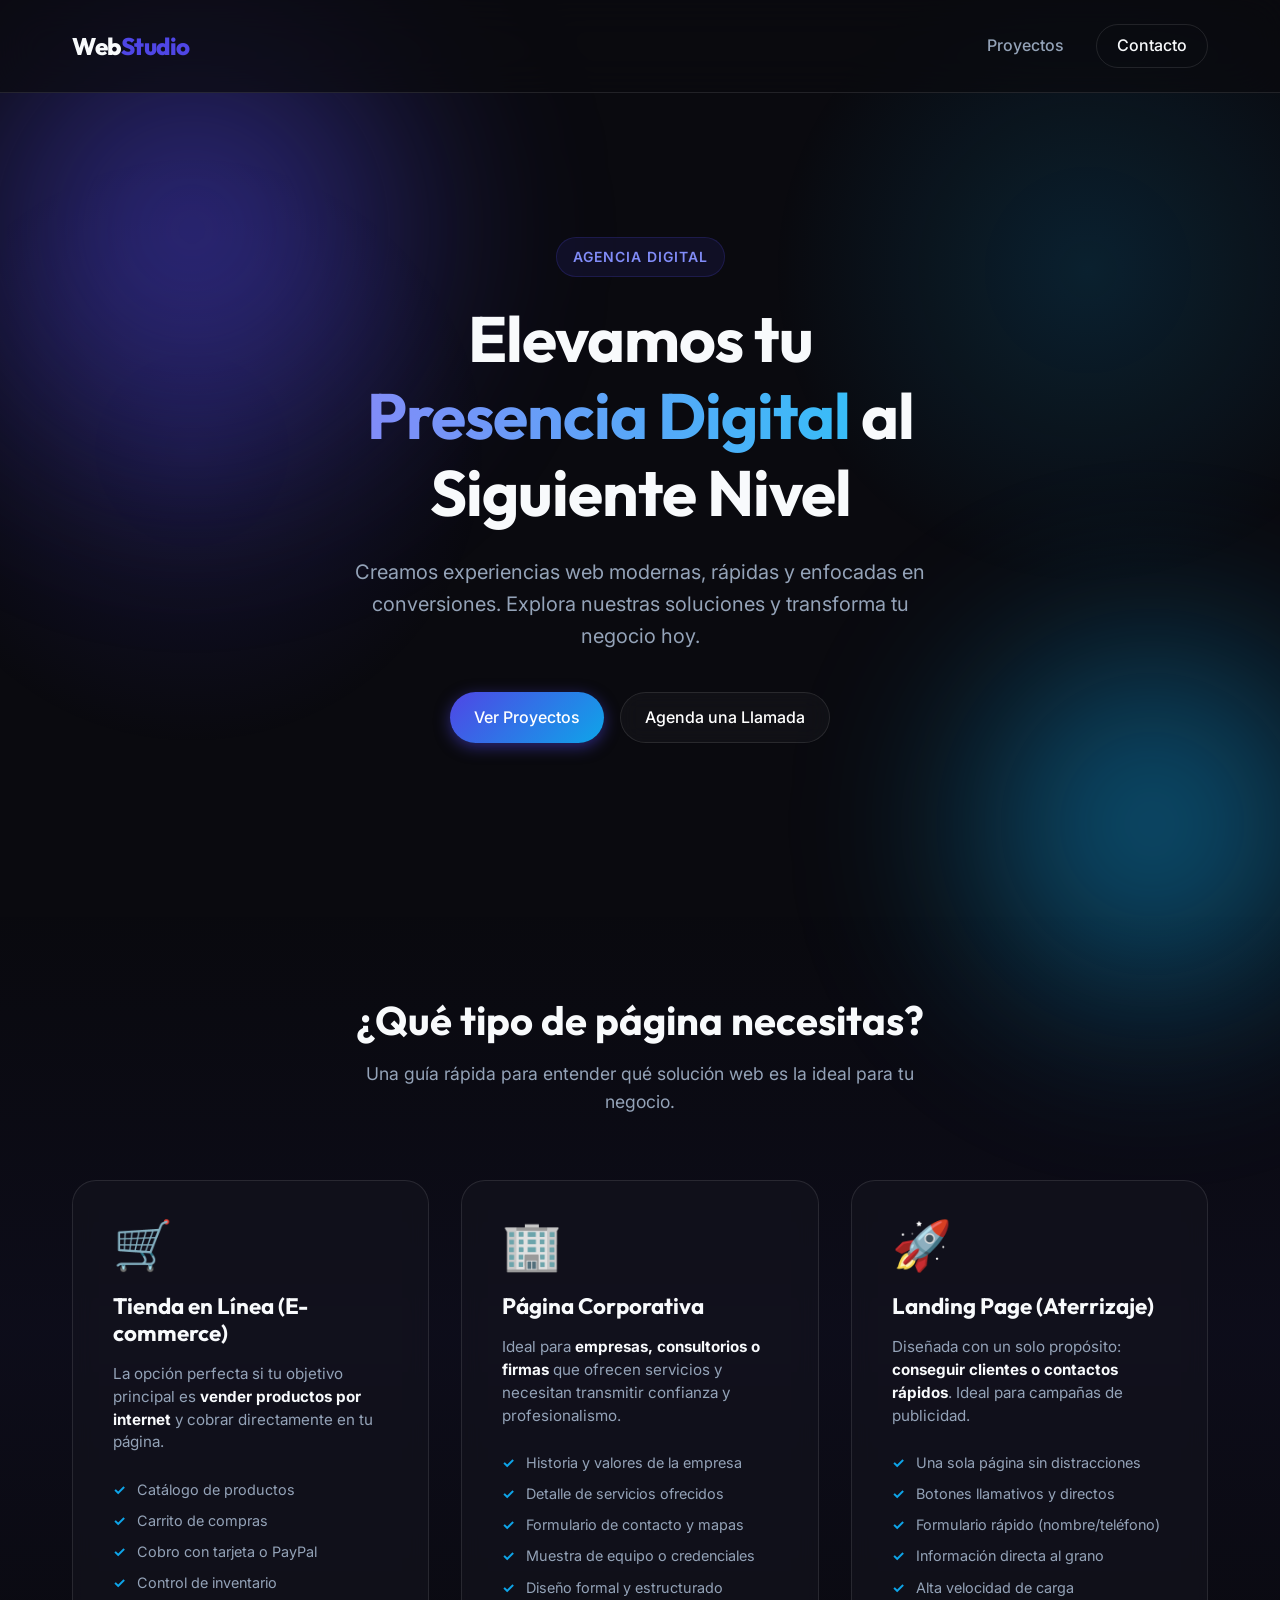
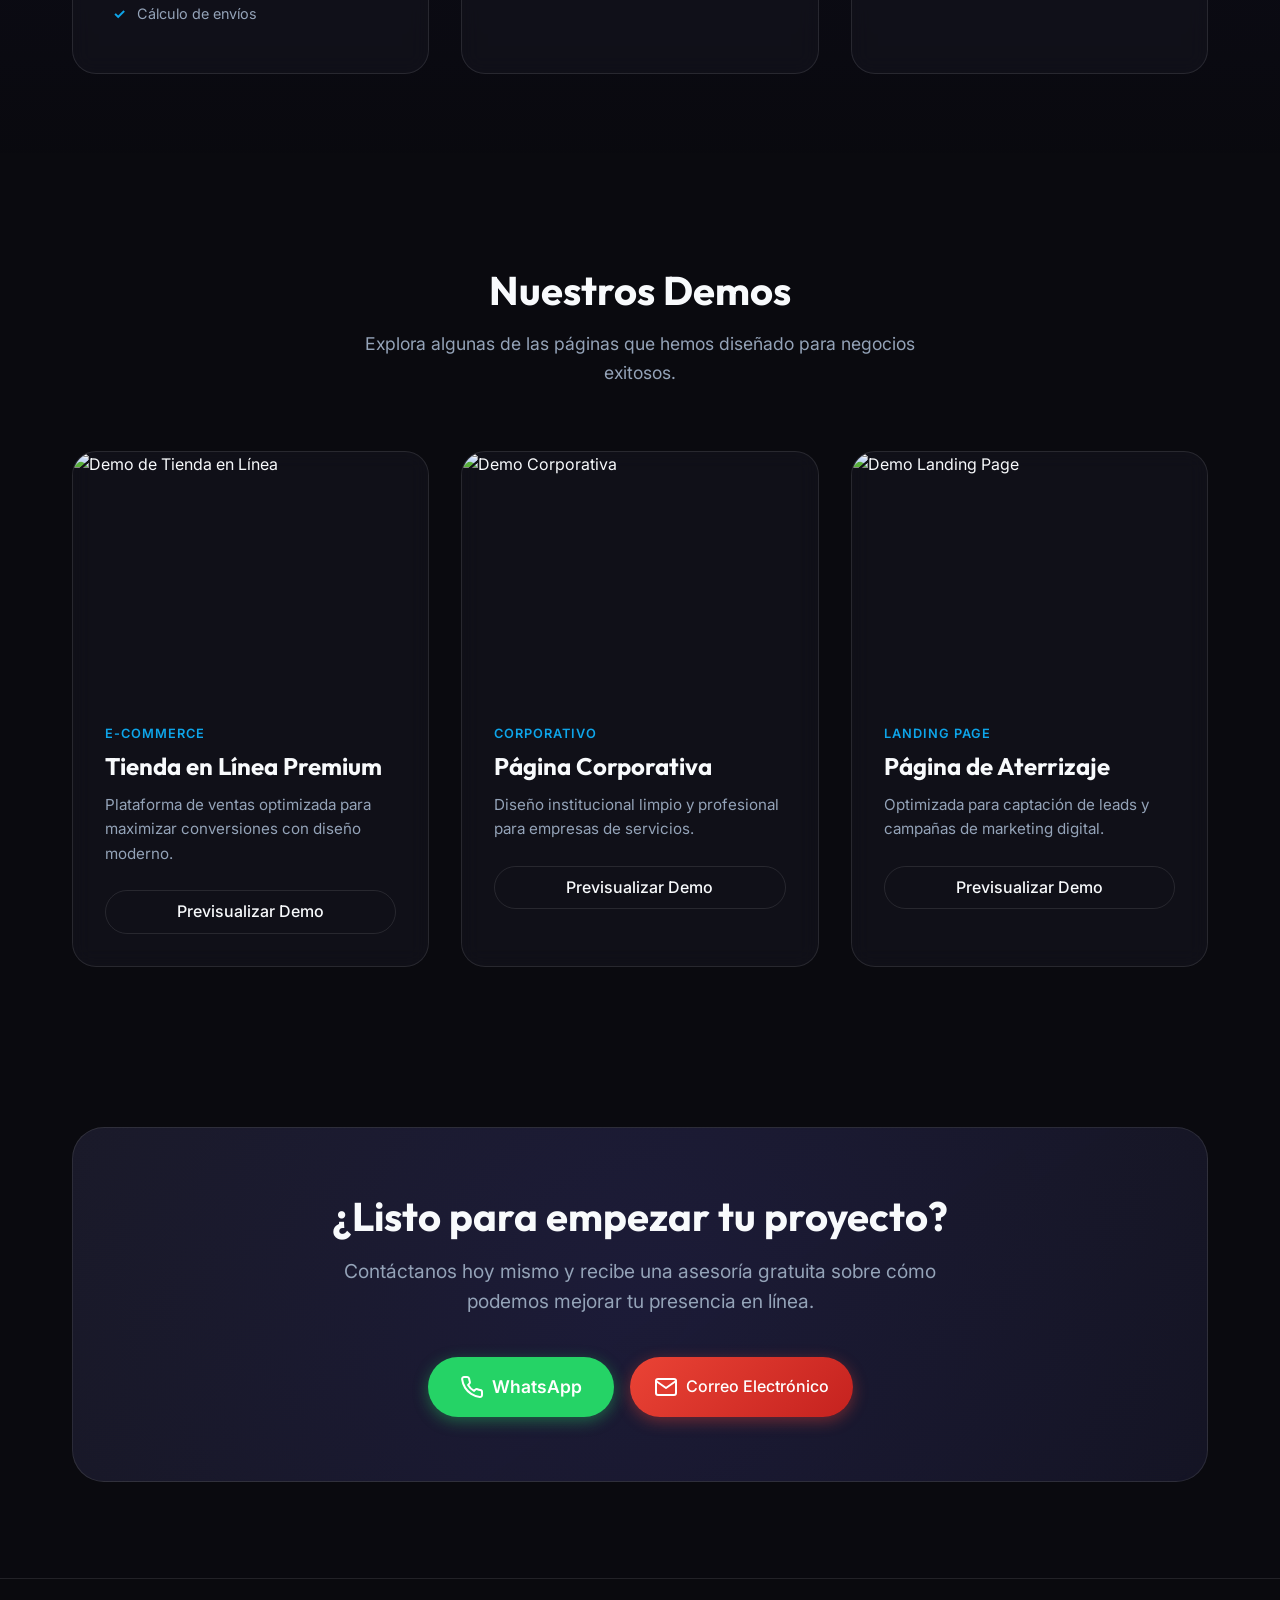
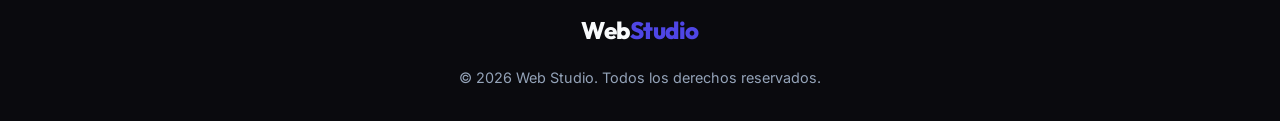
==== muestraventas/index.html @ ca928bda "feat: agregar portafolio de demos y guías de servicio" ====
<!DOCTYPE html>
<html lang="es">
<head>
    <meta charset="UTF-8">
    <meta name="viewport" content="width=device-width, initial-scale=1.0">
    <title>Portafolio de Soluciones Web Profesionales</title>
    <meta name="description" content="Explora nuestras demos y descubre cómo podemos elevar tu presencia digital al siguiente nivel.">
    <link rel="preconnect" href="https://fonts.googleapis.com">
    <link rel="preconnect" href="https://fonts.gstatic.com" crossorigin>
    <link href="https://fonts.googleapis.com/css2?family=Outfit:wght@300;400;600;800&family=Inter:wght@300;400;500&display=swap" rel="stylesheet">
    <link rel="stylesheet" href="style.css">
</head>
<body>
    <!-- Partículas de fondo animadas (opcional, solo CSS puro) -->
    <div class="bg-gradient"></div>
    <div class="blob blob-1"></div>
    <div class="blob blob-2"></div>

    <nav class="navbar">
        <div class="container nav-content">
            <a href="#" class="logo">Web<span>Studio</span></a>
            <ul class="nav-links">
                <li><a href="#demos">Proyectos</a></li>
                <li><a href="#contacto" class="btn btn-outline">Contacto</a></li>
            </ul>
        </div>
    </nav>

    <header class="hero">
        <div class="container">
            <div class="hero-content">
                <div class="badge">Agencia Digital</div>
                <h1 class="hero-title">Elevamos tu <span>Presencia Digital</span> al Siguiente Nivel</h1>
                <p class="hero-subtitle">Creamos experiencias web modernas, rápidas y enfocadas en conversiones. Explora nuestras soluciones y transforma tu negocio hoy.</p>
                <div class="hero-buttons">
                    <a href="#demos" class="btn btn-primary">Ver Proyectos</a>
                    <a href="#contacto" class="btn btn-secondary">Agenda una Llamada</a>
                </div>
            </div>
        </div>
    </header>

    <section class="services-guide" id="guia">
        <div class="container">
            <div class="section-header">
                <h2>¿Qué tipo de página necesitas?</h2>
                <p>Una guía rápida para entender qué solución web es la ideal para tu negocio.</p>
            </div>
            <div class="guide-grid">
                <div class="guide-card">
                    <div class="guide-icon">🛒</div>
                    <h3>Tienda en Línea (E-commerce)</h3>
                    <p class="guide-desc">La opción perfecta si tu objetivo principal es <strong>vender productos por internet</strong> y cobrar directamente en tu página.</p>
                    <ul class="guide-list">
                        <li>Catálogo de productos</li>
                        <li>Carrito de compras</li>
                        <li>Cobro con tarjeta o PayPal</li>
                        <li>Control de inventario</li>
                        <li>Cálculo de envíos</li>
                    </ul>
                </div>
                <div class="guide-card">
                    <div class="guide-icon">🏢</div>
                    <h3>Página Corporativa</h3>
                    <p class="guide-desc">Ideal para <strong>empresas, consultorios o firmas</strong> que ofrecen servicios y necesitan transmitir confianza y profesionalismo.</p>
                    <ul class="guide-list">
                        <li>Historia y valores de la empresa</li>
                        <li>Detalle de servicios ofrecidos</li>
                        <li>Formulario de contacto y mapas</li>
                        <li>Muestra de equipo o credenciales</li>
                        <li>Diseño formal y estructurado</li>
                    </ul>
                </div>
                <div class="guide-card">
                    <div class="guide-icon">🚀</div>
                    <h3>Landing Page (Aterrizaje)</h3>
                    <p class="guide-desc">Diseñada con un solo propósito: <strong>conseguir clientes o contactos rápidos</strong>. Ideal para campañas de publicidad.</p>
                    <ul class="guide-list">
                        <li>Una sola página sin distracciones</li>
                        <li>Botones llamativos y directos</li>
                        <li>Formulario rápido (nombre/teléfono)</li>
                        <li>Información directa al grano</li>
                        <li>Alta velocidad de carga</li>
                    </ul>
                </div>
            </div>
        </div>
    </section>

    <section class="portfolio" id="demos">
        <div class="container">
            <div class="section-header">
                <h2>Nuestros Demos</h2>
                <p>Explora algunas de las páginas que hemos diseñado para negocios exitosos.</p>
            </div>
            
            <div class="portfolio-grid">
                <!-- Proyecto 1 -->
                <article class="portfolio-card">
                    <div class="card-image">
                        <img src="https://images.unsplash.com/photo-1607082348824-0a96f2a4b9da?ixlib=rb-4.0.3&auto=format&fit=crop&w=800&q=80" alt="Demo de Tienda en Línea">
                    </div>
                    <div class="card-content">
                        <span class="category">E-Commerce</span>
                        <h3>Tienda en Línea Premium</h3>
                        <p>Plataforma de ventas optimizada para maximizar conversiones con diseño moderno.</p>
                        <a href="ecommerce_demo.html" class="btn btn-outline" style="margin-top: 1.5rem; width: 100%;">Previsualizar Demo</a>
                    </div>
                </article>

                <!-- Proyecto 2 Placeholder -->
                <article class="portfolio-card">
                    <div class="card-image">
                        <img src="https://images.unsplash.com/photo-1460925895917-afdab827c52f?ixlib=rb-4.0.3&auto=format&fit=crop&w=800&q=80" alt="Demo Corporativa">
                    </div>
                    <div class="card-content">
                        <span class="category">Corporativo</span>
                        <h3>Página Corporativa</h3>
                        <p>Diseño institucional limpio y profesional para empresas de servicios.</p>
                        <a href="corporate_demo.html" class="btn btn-outline" style="margin-top: 1.5rem; width: 100%;">Previsualizar Demo</a>
                    </div>
                </article>

                <!-- Proyecto 3 Placeholder -->
                <article class="portfolio-card">
                    <div class="card-image">
                        <img src="https://images.unsplash.com/photo-1551288049-bebda4e38f71?ixlib=rb-4.0.3&auto=format&fit=crop&w=800&q=80" alt="Demo Landing Page">
                    </div>
                    <div class="card-content">
                        <span class="category">Landing Page</span>
                        <h3>Página de Aterrizaje</h3>
                        <p>Optimizada para captación de leads y campañas de marketing digital.</p>
                        <a href="landing_demo.html" class="btn btn-outline" style="margin-top: 1.5rem; width: 100%;">Previsualizar Demo</a>
                    </div>
                </article>
            </div>
        </div>
    </section>

    <section class="cta-section" id="contacto">
        <div class="container">
            <div class="cta-card">
                <h2>¿Listo para empezar tu proyecto?</h2>
                <p>Contáctanos hoy mismo y recibe una asesoría gratuita sobre cómo podemos mejorar tu presencia en línea.</p>
                <div style="display: flex; gap: 1rem; justify-content: center; flex-wrap: wrap; margin-top: 1.5rem;">
                    <!-- Enlace a WhatsApp con tu número -->
                    <a href="https://wa.me/526563070750?text=Hola,%20me%20interesa%20crear%20una%20página%20web" target="_blank" class="btn btn-whatsapp">
                        <svg xmlns="http://www.w3.org/2000/svg" width="24" height="24" viewBox="0 0 24 24" fill="none" stroke="currentColor" stroke-width="2" stroke-linecap="round" stroke-linejoin="round"><path d="M22 16.92v3a2 2 0 0 1-2.18 2 19.79 19.79 0 0 1-8.63-3.07 19.5 19.5 0 0 1-6-6 19.79 19.79 0 0 1-3.07-8.67A2 2 0 0 1 4.11 2h3a2 2 0 0 1 2 1.72 12.84 12.84 0 0 0 .7 2.81 2 2 0 0 1-.45 2.11L8.09 9.91a16 16 0 0 0 6 6l1.27-1.27a2 2 0 0 1 2.11-.45 12.84 12.84 0 0 0 2.81.7A2 2 0 0 1 22 16.92z"></path></svg>
                        WhatsApp
                    </a>
                    <!-- Enlace de Correo -->
                    <a href="mailto:gerardo.egb@gmail.com?subject=Interés%20en%20Página%20Web" class="btn btn-primary" style="background: linear-gradient(135deg, #ea4335, #c5221f); box-shadow: 0 4px 15px rgba(234, 67, 53, 0.4);">
                        <svg xmlns="http://www.w3.org/2000/svg" width="24" height="24" viewBox="0 0 24 24" fill="none" stroke="currentColor" stroke-width="2" stroke-linecap="round" stroke-linejoin="round"><path d="M4 4h16c1.1 0 2 .9 2 2v12c0 1.1-.9 2-2 2H4c-1.1 0-2-.9-2-2V6c0-1.1.9-2 2-2z"></path><polyline points="22,6 12,13 2,6"></polyline></svg>
                        Correo Electrónico
                    </a>
                </div>
            </div>
        </div>
    </section>

    <footer>
        <div class="container">
            <div class="footer-content">
                <div class="logo">Web<span>Studio</span></div>
                <p>&copy; 2026 Web Studio. Todos los derechos reservados.</p>
            </div>
        </div>
    </footer>
</body>
</html>
---- muestraventas/style.css ----
/* Variables y Configuración Base */
:root {
    --bg-dark: #0a0a0f;
    --bg-card: rgba(20, 20, 30, 0.6);
    --primary: #4f46e5;
    --primary-glow: rgba(79, 70, 229, 0.5);
    --secondary: #0ea5e9;
    --accent: #f43f5e;
    --text-main: #f8fafc;
    --text-muted: #94a3b8;
    --border: rgba(255, 255, 255, 0.1);
    --glass-bg: rgba(255, 255, 255, 0.03);
    
    --font-heading: 'Outfit', sans-serif;
    --font-body: 'Inter', sans-serif;
}

* {
    margin: 0;
    padding: 0;
    box-sizing: border-box;
}

html {
    scroll-behavior: smooth;
}

body {
    font-family: var(--font-body);
    background-color: var(--bg-dark);
    color: var(--text-main);
    line-height: 1.6;
    overflow-x: hidden;
    position: relative;
}

/* Background Gradients and Blobs */
.bg-gradient {
    position: fixed;
    top: 0;
    left: 0;
    width: 100%;
    height: 100%;
    background: radial-gradient(circle at 15% 50%, rgba(79, 70, 229, 0.15), transparent 25%),
                radial-gradient(circle at 85% 30%, rgba(14, 165, 233, 0.15), transparent 25%);
    z-index: -2;
}

.blob {
    position: fixed;
    filter: blur(80px);
    z-index: -1;
    opacity: 0.6;
    border-radius: 50%;
    animation: float 10s infinite alternate ease-in-out;
}

.blob-1 {
    top: -10%;
    left: -10%;
    width: 50vw;
    height: 50vw;
    background: radial-gradient(circle, var(--primary) 0%, transparent 70%);
}

.blob-2 {
    bottom: -20%;
    right: -10%;
    width: 40vw;
    height: 40vw;
    background: radial-gradient(circle, var(--secondary) 0%, transparent 70%);
    animation-delay: -5s;
}

@keyframes float {
    0% { transform: translate(0, 0) scale(1); }
    100% { transform: translate(5%, 5%) scale(1.1); }
}

/* Utilities */
.container {
    max-width: 1200px;
    margin: 0 auto;
    padding: 0 2rem;
}

a {
    text-decoration: none;
    color: inherit;
}

ul {
    list-style: none;
}

/* Typography */
h1, h2, h3 {
    font-family: var(--font-heading);
    line-height: 1.2;
}

h1 span {
    background: linear-gradient(to right, #818cf8, #38bdf8);
    -webkit-background-clip: text;
    -webkit-text-fill-color: transparent;
    display: inline-block;
}

/* Buttons */
.btn {
    display: inline-flex;
    align-items: center;
    justify-content: center;
    padding: 0.75rem 1.5rem;
    border-radius: 9999px;
    font-weight: 500;
    font-size: 1rem;
    transition: all 0.3s ease;
    cursor: pointer;
    border: none;
    gap: 0.5rem;
}

.btn-primary {
    background: linear-gradient(135deg, var(--primary), var(--secondary));
    color: white;
    box-shadow: 0 4px 15px var(--primary-glow);
}

.btn-primary:hover {
    transform: translateY(-2px);
    box-shadow: 0 6px 20px rgba(79, 70, 229, 0.7);
}

.btn-secondary {
    background: var(--glass-bg);
    color: white;
    border: 1px solid var(--border);
    backdrop-filter: blur(10px);
}

.btn-secondary:hover {
    background: rgba(255, 255, 255, 0.1);
    transform: translateY(-2px);
}

.btn-outline {
    border: 1px solid var(--border);
    padding: 0.5rem 1.25rem;
}

.btn-outline:hover {
    border-color: white;
    background: white;
    color: var(--bg-dark);
}

.btn-glass {
    background: rgba(255, 255, 255, 0.2);
    backdrop-filter: blur(10px);
    border: 1px solid rgba(255, 255, 255, 0.3);
    color: white;
    padding: 0.75rem 2rem;
}

.btn-glass:hover {
    background: white;
    color: var(--bg-dark);
}

.btn-whatsapp {
    background: #25D366;
    color: white;
    font-weight: 600;
    box-shadow: 0 4px 15px rgba(37, 211, 102, 0.4);
    padding: 1rem 2rem;
    font-size: 1.1rem;
}

.btn-whatsapp:hover {
    background: #128C7E;
    transform: translateY(-2px);
    box-shadow: 0 6px 20px rgba(37, 211, 102, 0.6);
}

/* Navbar */
.navbar {
    padding: 1.5rem 0;
    position: fixed;
    width: 100%;
    top: 0;
    z-index: 100;
    backdrop-filter: blur(20px);
    border-bottom: 1px solid var(--border);
    background: rgba(10, 10, 15, 0.7);
}

.nav-content {
    display: flex;
    justify-content: space-between;
    align-items: center;
}

.logo {
    font-family: var(--font-heading);
    font-size: 1.5rem;
    font-weight: 800;
    letter-spacing: -0.5px;
}

.logo span {
    color: var(--primary);
}

.nav-links {
    display: flex;
    align-items: center;
    gap: 2rem;
}

.nav-links a:not(.btn) {
    font-weight: 500;
    color: var(--text-muted);
    transition: color 0.3s;
}

.nav-links a:not(.btn):hover {
    color: white;
}

/* Hero Section */
.hero {
    min-height: 100vh;
    display: flex;
    align-items: center;
    padding-top: 5rem;
    text-align: center;
}

.hero-content {
    max-width: 800px;
    margin: 0 auto;
}

.badge {
    display: inline-block;
    padding: 0.5rem 1rem;
    border-radius: 9999px;
    background: rgba(79, 70, 229, 0.1);
    color: #818cf8;
    font-size: 0.875rem;
    font-weight: 600;
    border: 1px solid rgba(79, 70, 229, 0.2);
    margin-bottom: 1.5rem;
    text-transform: uppercase;
    letter-spacing: 1px;
}

.hero-title {
    font-size: clamp(3rem, 5vw, 4.5rem);
    margin-bottom: 1.5rem;
    letter-spacing: -1px;
}

.hero-subtitle {
    font-size: 1.25rem;
    color: var(--text-muted);
    margin-bottom: 2.5rem;
    max-width: 600px;
    margin-left: auto;
    margin-right: auto;
}

.hero-buttons {
    display: flex;
    justify-content: center;
    gap: 1rem;
}

/* Services Guide Section */
.services-guide {
    padding: 6rem 0;
    background: linear-gradient(to bottom, transparent, rgba(79, 70, 229, 0.05), transparent);
}

.guide-grid {
    display: grid;
    grid-template-columns: repeat(3, 1fr);
    gap: 2rem;
}

.guide-card {
    background: var(--bg-card);
    border: 1px solid var(--border);
    border-radius: 1.5rem;
    padding: 2.5rem;
    backdrop-filter: blur(10px);
    transition: transform 0.3s;
}

.guide-card:hover {
    transform: translateY(-5px);
    border-color: var(--secondary);
}

.guide-icon {
    font-size: 3rem;
    margin-bottom: 1.5rem;
    line-height: 1;
}

.guide-card h3 {
    font-size: 1.4rem;
    margin-bottom: 1rem;
    color: var(--text-main);
}

.guide-desc {
    color: var(--text-muted);
    font-size: 0.95rem;
    margin-bottom: 1.5rem;
    line-height: 1.5;
}

.guide-desc strong {
    color: var(--text-main);
}

.guide-list {
    list-style: none;
}

.guide-list li {
    position: relative;
    padding-left: 1.5rem;
    margin-bottom: 0.5rem;
    font-size: 0.9rem;
    color: var(--text-muted);
}

.guide-list li::before {
    content: '✓';
    position: absolute;
    left: 0;
    color: var(--secondary);
    font-weight: bold;
}

/* Portfolio Section */
.portfolio {
    padding: 6rem 0;
}

.section-header {
    text-align: center;
    margin-bottom: 4rem;
}

.section-header h2 {
    font-size: 2.5rem;
    margin-bottom: 1rem;
}

.section-header p {
    color: var(--text-muted);
    font-size: 1.1rem;
    max-width: 600px;
    margin: 0 auto;
}

.portfolio-grid {
    display: grid;
    grid-template-columns: repeat(auto-fill, minmax(340px, 1fr));
    gap: 2rem;
}

.portfolio-card {
    background: var(--bg-card);
    border: 1px solid var(--border);
    border-radius: 1.5rem;
    overflow: hidden;
    transition: all 0.4s cubic-bezier(0.4, 0, 0.2, 1);
    backdrop-filter: blur(10px);
}

.portfolio-card:hover {
    transform: translateY(-10px);
    border-color: rgba(129, 140, 248, 0.5);
    box-shadow: 0 20px 40px rgba(0, 0, 0, 0.4),
                0 0 20px rgba(79, 70, 229, 0.2);
}

.card-image {
    position: relative;
    width: 100%;
    height: 240px;
    overflow: hidden;
}

.card-image img {
    width: 100%;
    height: 100%;
    object-fit: cover;
    object-position: top; /* Important for full web page screenshots to show the top part */
    transition: transform 0.6s ease;
}

.portfolio-card:hover .card-image img {
    transform: scale(1.05);
}

.card-overlay {
    position: absolute;
    top: 0;
    left: 0;
    width: 100%;
    height: 100%;
    background: rgba(10, 10, 15, 0.6);
    display: flex;
    align-items: center;
    justify-content: center;
    opacity: 0;
    transition: opacity 0.4s ease;
}

.portfolio-card:hover .card-overlay {
    opacity: 1;
}

.card-content {
    padding: 2rem;
}

.category {
    font-size: 0.8rem;
    text-transform: uppercase;
    letter-spacing: 1px;
    color: var(--secondary);
    font-weight: 600;
    margin-bottom: 0.5rem;
    display: block;
}

.card-content h3 {
    font-size: 1.5rem;
    margin-bottom: 0.75rem;
}

.card-content p {
    color: var(--text-muted);
    font-size: 0.95rem;
}

/* CTA Section */
.cta-section {
    padding: 4rem 0 6rem;
}

.cta-card {
    background: linear-gradient(145deg, rgba(30, 30, 45, 0.8), rgba(20, 20, 35, 0.9));
    border: 1px solid var(--border);
    border-radius: 2rem;
    padding: 4rem 2rem;
    text-align: center;
    position: relative;
    overflow: hidden;
}

.cta-card::before {
    content: '';
    position: absolute;
    top: -50%;
    left: -50%;
    width: 200%;
    height: 200%;
    background: radial-gradient(circle, rgba(79, 70, 229, 0.1) 0%, transparent 60%);
    z-index: 0;
}

.cta-card h2, .cta-card p, .cta-card .btn {
    position: relative;
    z-index: 1;
}

.cta-card h2 {
    font-size: 2.5rem;
    margin-bottom: 1rem;
}

.cta-card p {
    color: var(--text-muted);
    font-size: 1.2rem;
    max-width: 600px;
    margin: 0 auto 2.5rem;
}

/* Footer */
footer {
    border-top: 1px solid var(--border);
    padding: 2rem 0;
    text-align: center;
    background: rgba(10, 10, 15, 0.9);
}

.footer-content {
    display: flex;
    flex-direction: column;
    align-items: center;
    gap: 1rem;
}

.footer-content p {
    color: var(--text-muted);
    font-size: 0.9rem;
}

/* Responsive */
@media (max-width: 768px) {
    .nav-links {
        display: none;
    }
    
    .hero-title {
        font-size: 2.5rem;
    }
    
    .hero-buttons {
        flex-direction: column;
    }
    
    .portfolio-grid,
    .guide-grid {
        grid-template-columns: 1fr;
    }
}
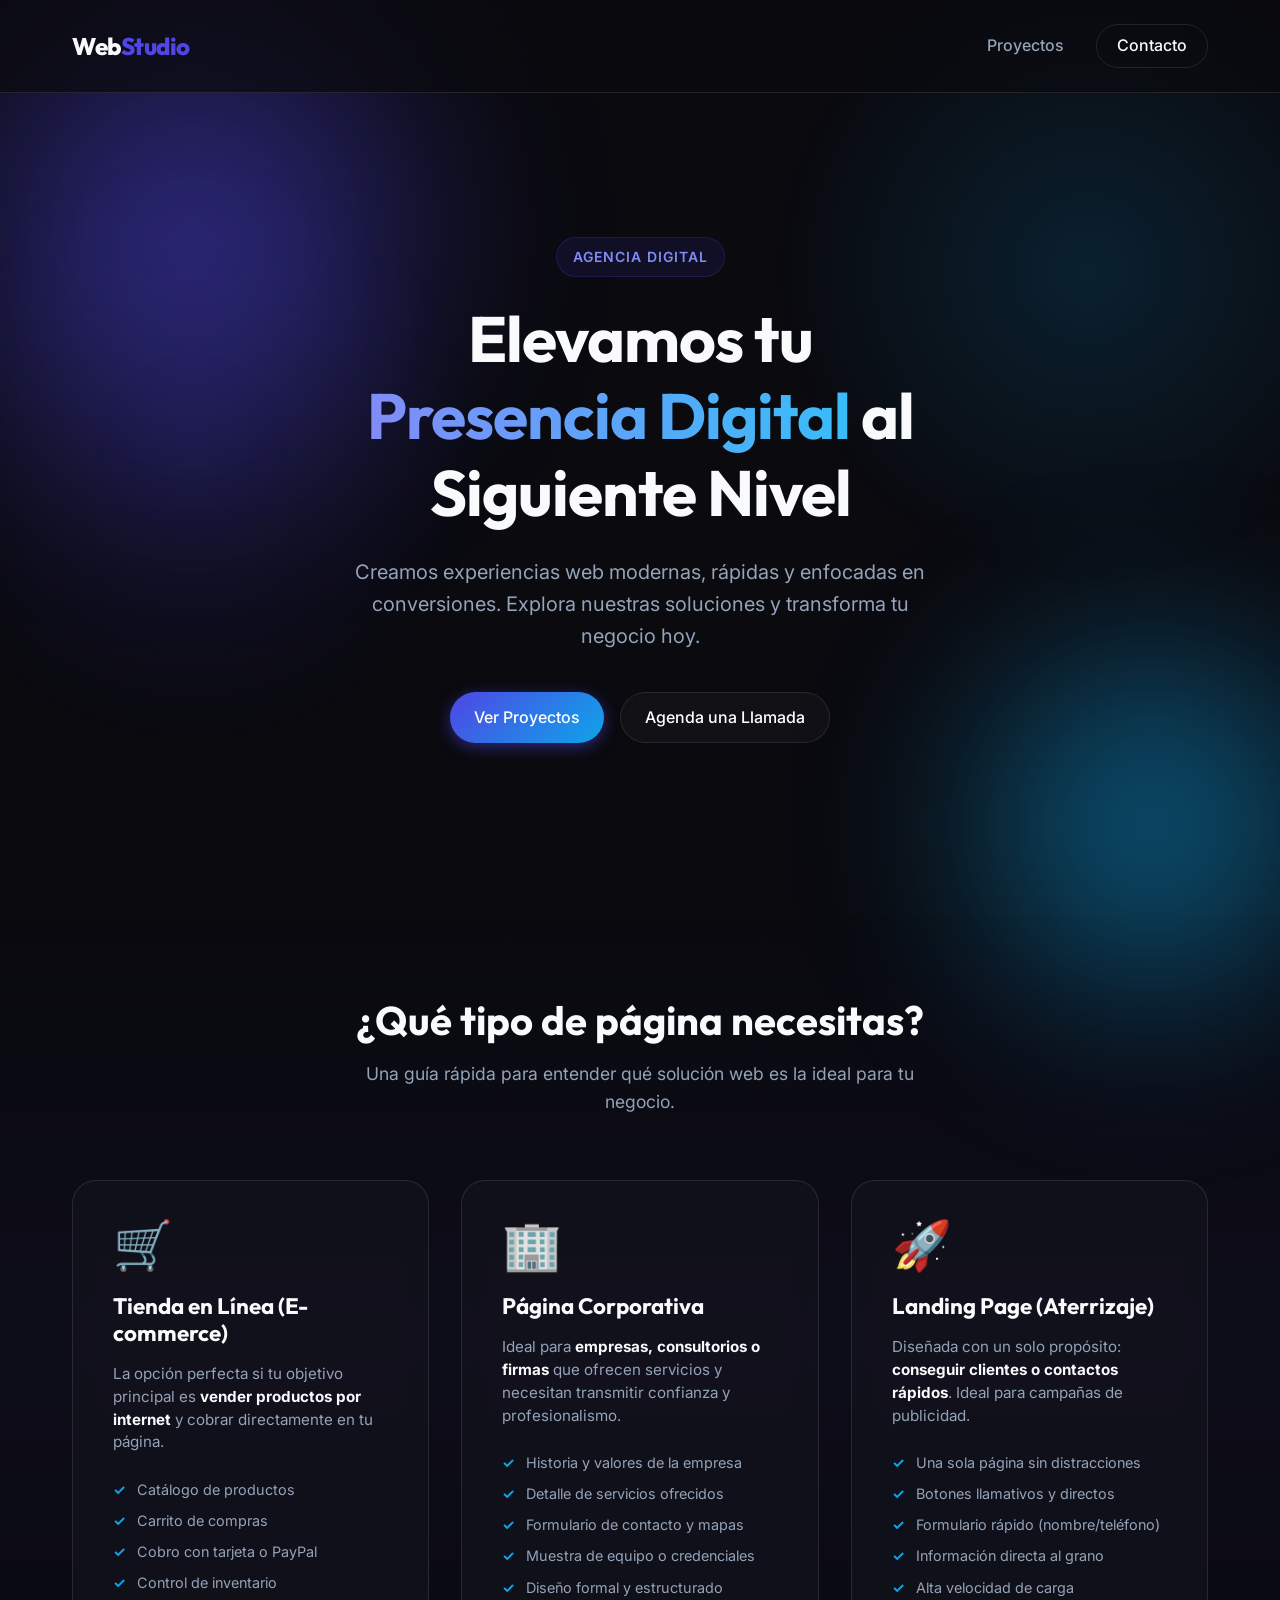
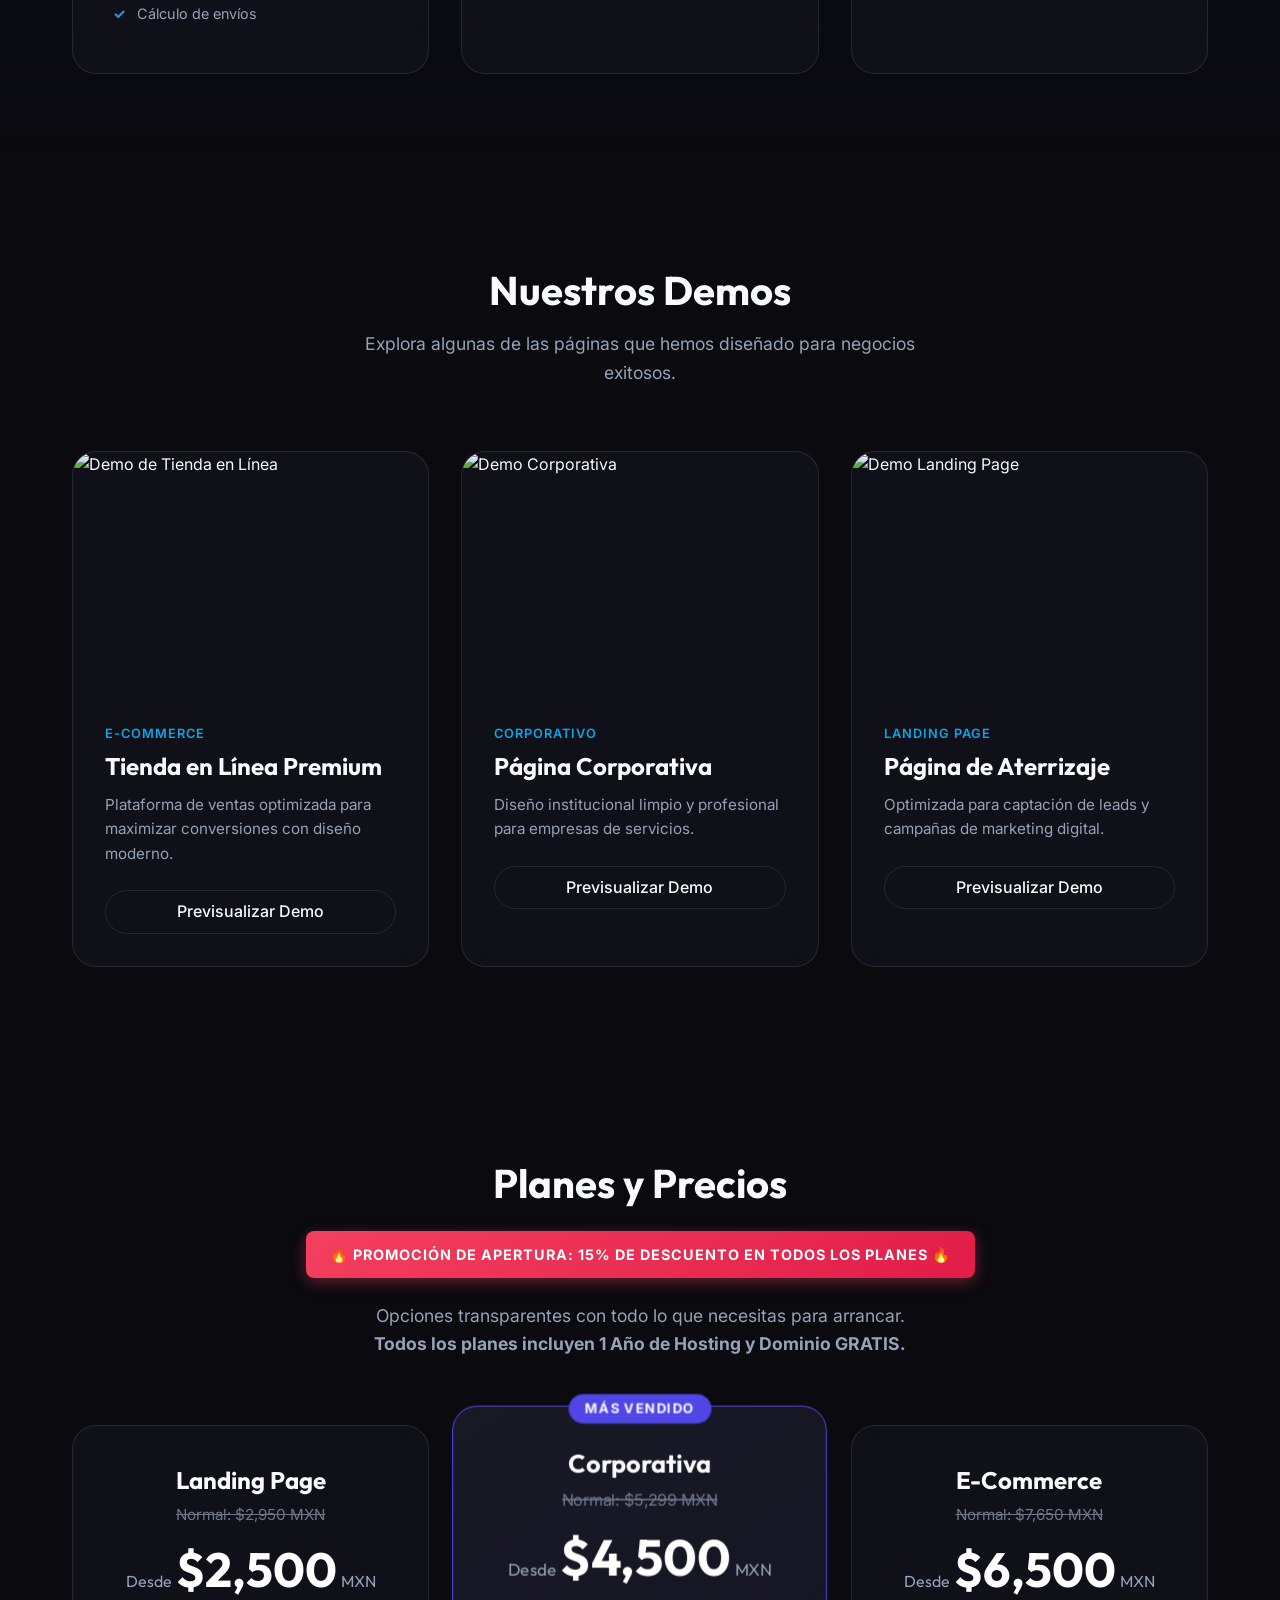
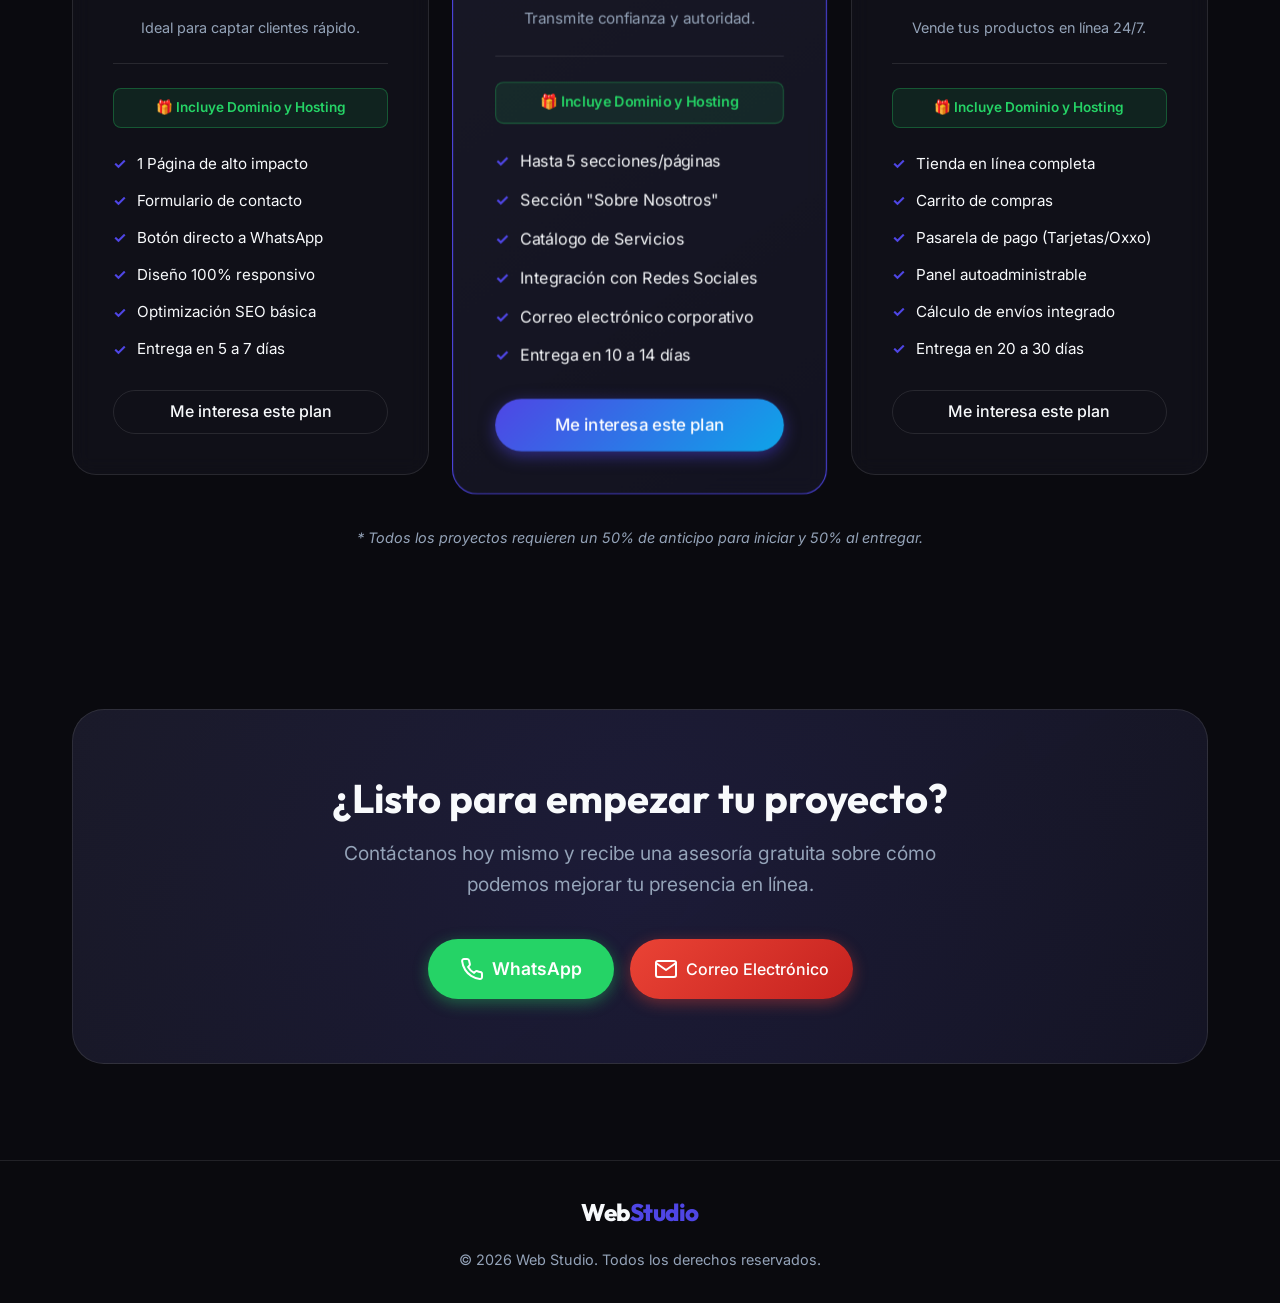
==== commit 24b32779: "feat: actualizar precios con promoción del 15%, agregar botón de correo e imagen e-commerce" ====
--- a/muestraventas/index.html
+++ b/muestraventas/index.html
@@ -137,6 +137,83 @@
         </div>
     </section>
 
+    <section class="pricing" id="precios">
+        <div class="container">
+            <div class="section-header">
+                <h2>Planes y Precios</h2>
+                <div class="promo-banner">🔥 PROMOCIÓN DE APERTURA: 15% DE DESCUENTO EN TODOS LOS PLANES 🔥</div>
+                <p>Opciones transparentes con todo lo que necesitas para arrancar. <br><strong>Todos los planes incluyen 1 Año de Hosting y Dominio GRATIS.</strong></p>
+            </div>
+            
+            <div class="pricing-grid">
+                <!-- Plan 1 -->
+                <div class="pricing-card">
+                    <div class="pricing-header">
+                        <h3>Landing Page</h3>
+                        <div class="price-original"><s>Normal: $2,950 MXN</s></div>
+                        <div class="price"><span>Desde</span> $2,500 <span>MXN</span></div>
+                        <p>Ideal para captar clientes rápido.</p>
+                    </div>
+                    <div class="pricing-badge">🎁 Incluye Dominio y Hosting</div>
+                    <ul class="pricing-features">
+                        <li>1 Página de alto impacto</li>
+                        <li>Formulario de contacto</li>
+                        <li>Botón directo a WhatsApp</li>
+                        <li>Diseño 100% responsivo</li>
+                        <li>Optimización SEO básica</li>
+                        <li>Entrega en 5 a 7 días</li>
+                    </ul>
+                    <a href="https://wa.me/526563070750?text=Hola,%20me%20interesa%20el%20plan%20Landing%20Page%20con%20descuento%20de%20$2,500" target="_blank" class="btn btn-outline" style="width: 100%; margin-top: 1rem;">Me interesa este plan</a>
+                </div>
+
+                <!-- Plan 2 -->
+                <div class="pricing-card popular">
+                    <div class="popular-badge">Más Vendido</div>
+                    <div class="pricing-header">
+                        <h3>Corporativa</h3>
+                        <div class="price-original"><s>Normal: $5,299 MXN</s></div>
+                        <div class="price"><span>Desde</span> $4,500 <span>MXN</span></div>
+                        <p>Transmite confianza y autoridad.</p>
+                    </div>
+                    <div class="pricing-badge">🎁 Incluye Dominio y Hosting</div>
+                    <ul class="pricing-features">
+                        <li>Hasta 5 secciones/páginas</li>
+                        <li>Sección "Sobre Nosotros"</li>
+                        <li>Catálogo de Servicios</li>
+                        <li>Integración con Redes Sociales</li>
+                        <li>Correo electrónico corporativo</li>
+                        <li>Entrega en 10 a 14 días</li>
+                    </ul>
+                    <a href="https://wa.me/526563070750?text=Hola,%20me%20interesa%20el%20plan%20Corporativo%20con%20descuento%20de%20$4,500" target="_blank" class="btn btn-primary" style="width: 100%; margin-top: 1rem;">Me interesa este plan</a>
+                </div>
+
+                <!-- Plan 3 -->
+                <div class="pricing-card">
+                    <div class="pricing-header">
+                        <h3>E-Commerce</h3>
+                        <div class="price-original"><s>Normal: $7,650 MXN</s></div>
+                        <div class="price"><span>Desde</span> $6,500 <span>MXN</span></div>
+                        <p>Vende tus productos en línea 24/7.</p>
+                    </div>
+                    <div class="pricing-badge">🎁 Incluye Dominio y Hosting</div>
+                    <ul class="pricing-features">
+                        <li>Tienda en línea completa</li>
+                        <li>Carrito de compras</li>
+                        <li>Pasarela de pago (Tarjetas/Oxxo)</li>
+                        <li>Panel autoadministrable</li>
+                        <li>Cálculo de envíos integrado</li>
+                        <li>Entrega en 20 a 30 días</li>
+                    </ul>
+                    <a href="https://wa.me/526563070750?text=Hola,%20me%20interesa%20el%20plan%20E-Commerce%20con%20descuento%20de%20$6,500" target="_blank" class="btn btn-outline" style="width: 100%; margin-top: 1rem;">Me interesa este plan</a>
+                </div>
+            </div>
+            
+            <div class="pricing-note">
+                <p><em>* Todos los proyectos requieren un 50% de anticipo para iniciar y 50% al entregar.</em></p>
+            </div>
+        </div>
+    </section>
+
     <section class="cta-section" id="contacto">
         <div class="container">
             <div class="cta-card">
--- a/muestraventas/style.css
+++ b/muestraventas/style.css
@@ -451,6 +451,166 @@
     font-size: 0.95rem;
 }
 
+/* Pricing Section */
+.pricing {
+    padding: 6rem 0;
+}
+
+.promo-banner {
+    background: linear-gradient(135deg, #f43f5e, #e11d48);
+    color: white;
+    padding: 0.75rem 1.5rem;
+    border-radius: 0.5rem;
+    font-weight: 700;
+    font-size: 0.9rem;
+    letter-spacing: 1px;
+    margin: 1.5rem auto;
+    max-width: fit-content;
+    box-shadow: 0 4px 15px rgba(244, 63, 94, 0.4);
+    animation: pulse 2s infinite;
+}
+
+@keyframes pulse {
+    0% { transform: scale(1); }
+    50% { transform: scale(1.02); }
+    100% { transform: scale(1); }
+}
+
+.pricing-grid {
+    display: grid;
+    grid-template-columns: repeat(3, 1fr);
+    gap: 2rem;
+    align-items: center;
+}
+
+.pricing-card {
+    background: var(--bg-card);
+    border: 1px solid var(--border);
+    border-radius: 1.5rem;
+    padding: 2.5rem;
+    backdrop-filter: blur(10px);
+    transition: transform 0.3s;
+    position: relative;
+    display: flex;
+    flex-direction: column;
+}
+
+.pricing-card:hover {
+    transform: translateY(-10px);
+    border-color: rgba(129, 140, 248, 0.5);
+    box-shadow: 0 20px 40px rgba(0, 0, 0, 0.4);
+}
+
+.pricing-card.popular {
+    background: linear-gradient(145deg, rgba(30, 30, 45, 0.8), rgba(20, 20, 35, 0.9));
+    border-color: var(--primary);
+    transform: scale(1.05);
+    z-index: 10;
+}
+
+.pricing-card.popular:hover {
+    transform: scale(1.05) translateY(-10px);
+}
+
+.popular-badge {
+    position: absolute;
+    top: -12px;
+    left: 50%;
+    transform: translateX(-50%);
+    background: var(--primary);
+    color: white;
+    padding: 0.25rem 1rem;
+    border-radius: 9999px;
+    font-size: 0.8rem;
+    font-weight: 700;
+    text-transform: uppercase;
+    letter-spacing: 1px;
+}
+
+.pricing-header {
+    text-align: center;
+    margin-bottom: 1.5rem;
+    border-bottom: 1px solid var(--border);
+    padding-bottom: 1.5rem;
+}
+
+.pricing-header h3 {
+    font-size: 1.5rem;
+    margin-bottom: 0.5rem;
+    color: var(--text-main);
+}
+
+.price-original {
+    color: var(--text-muted);
+    font-size: 0.95rem;
+    margin-bottom: 0.25rem;
+    text-decoration: line-through;
+    opacity: 0.7;
+}
+
+.price {
+    font-size: 3rem;
+    font-family: var(--font-heading);
+    font-weight: 700;
+    color: white;
+    display: flex;
+    justify-content: center;
+    align-items: baseline;
+    gap: 0.25rem;
+    margin-bottom: 0.5rem;
+}
+
+.price span {
+    font-size: 1rem;
+    color: var(--text-muted);
+    font-weight: 400;
+}
+
+.pricing-header p {
+    font-size: 0.9rem;
+    color: var(--text-muted);
+}
+
+.pricing-badge {
+    background: rgba(37, 211, 102, 0.1);
+    color: #25D366;
+    border: 1px solid rgba(37, 211, 102, 0.3);
+    padding: 0.5rem;
+    text-align: center;
+    border-radius: 0.5rem;
+    font-weight: 600;
+    font-size: 0.85rem;
+    margin-bottom: 1.5rem;
+}
+
+.pricing-features {
+    list-style: none;
+    flex-grow: 1;
+}
+
+.pricing-features li {
+    position: relative;
+    padding-left: 1.5rem;
+    margin-bottom: 0.8rem;
+    font-size: 0.95rem;
+    color: var(--text-main);
+}
+
+.pricing-features li::before {
+    content: '✓';
+    position: absolute;
+    left: 0;
+    color: var(--primary);
+    font-weight: bold;
+}
+
+.pricing-note {
+    text-align: center;
+    margin-top: 3rem;
+    color: var(--text-muted);
+    font-size: 0.9rem;
+}
+
 /* CTA Section */
 .cta-section {
     padding: 4rem 0 6rem;
@@ -529,7 +689,20 @@
     }
     
     .portfolio-grid,
-    .guide-grid {
+    .guide-grid,
+    .pricing-grid {
         grid-template-columns: 1fr;
     }
 }
+
+@media (max-width: 992px) {
+    .pricing-grid {
+        gap: 3rem;
+    }
+    .pricing-card.popular {
+        transform: scale(1);
+    }
+    .pricing-card.popular:hover {
+        transform: translateY(-10px);
+    }
+}
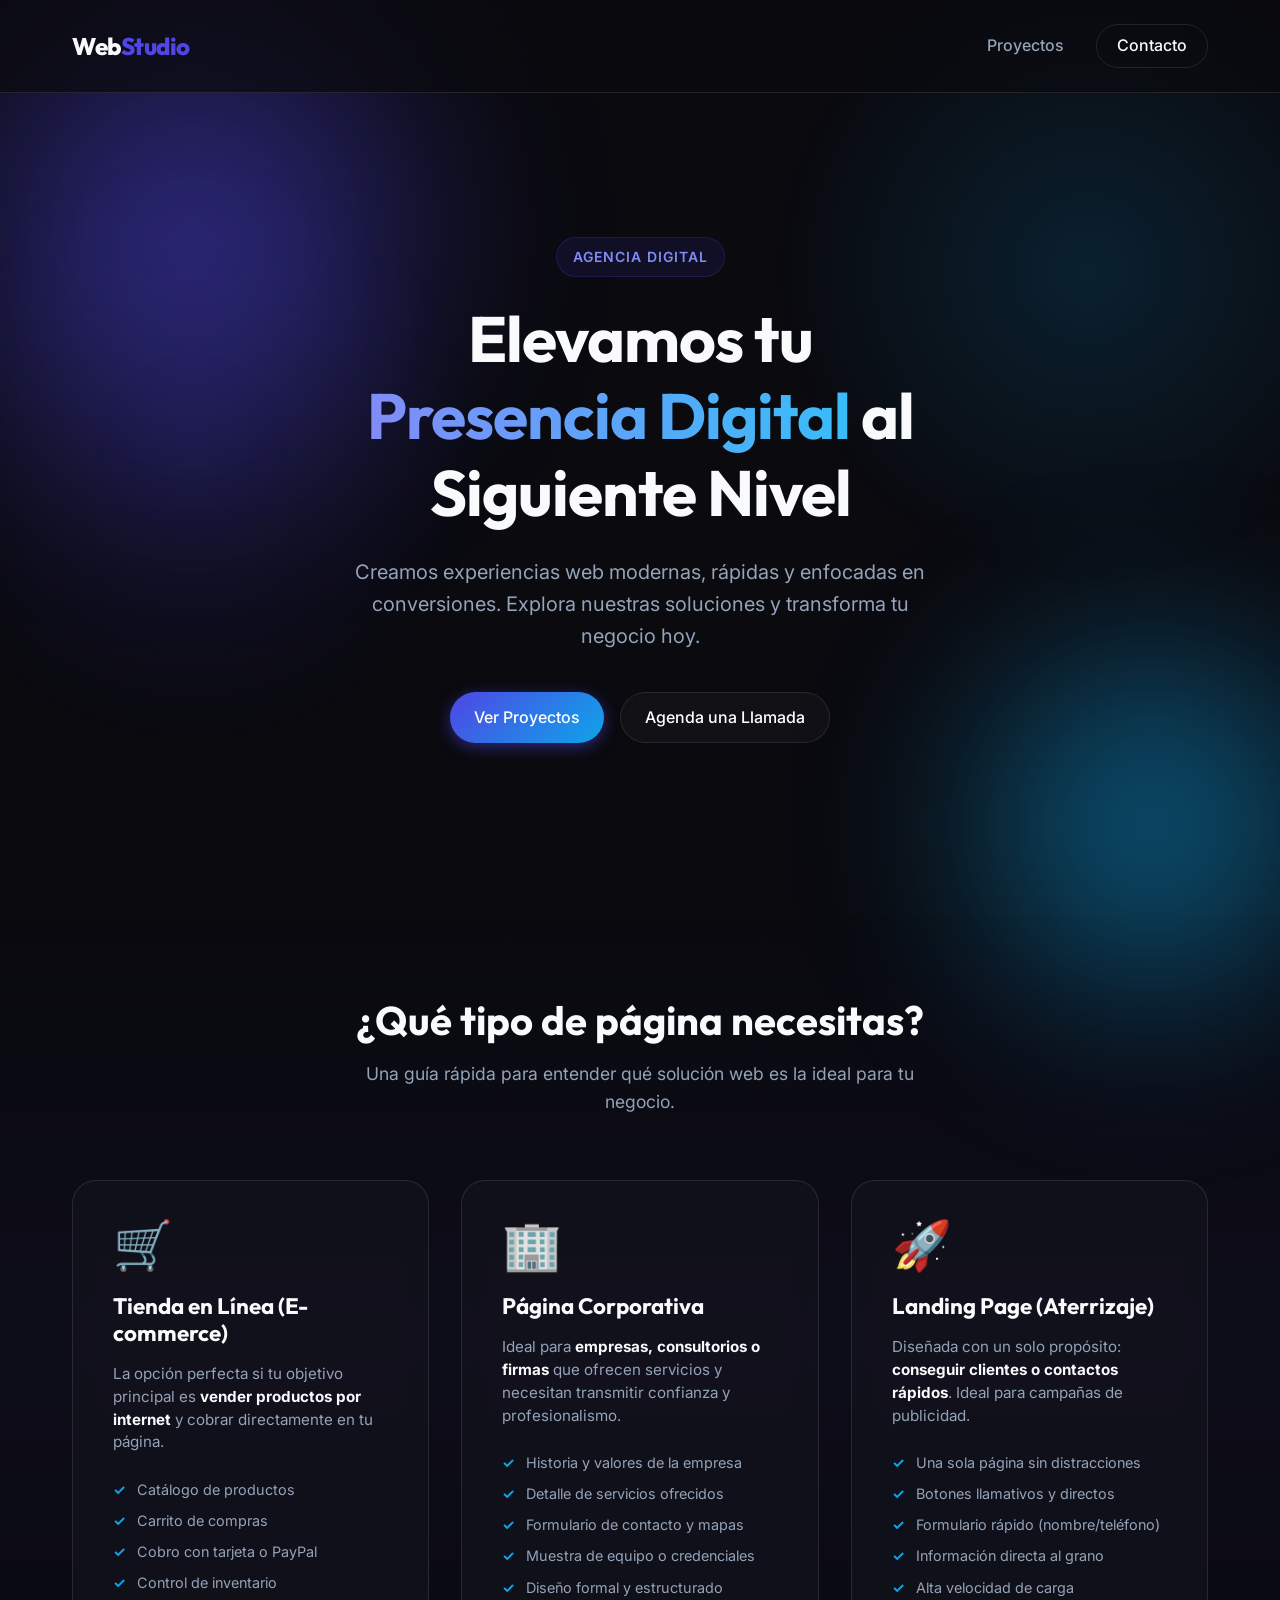
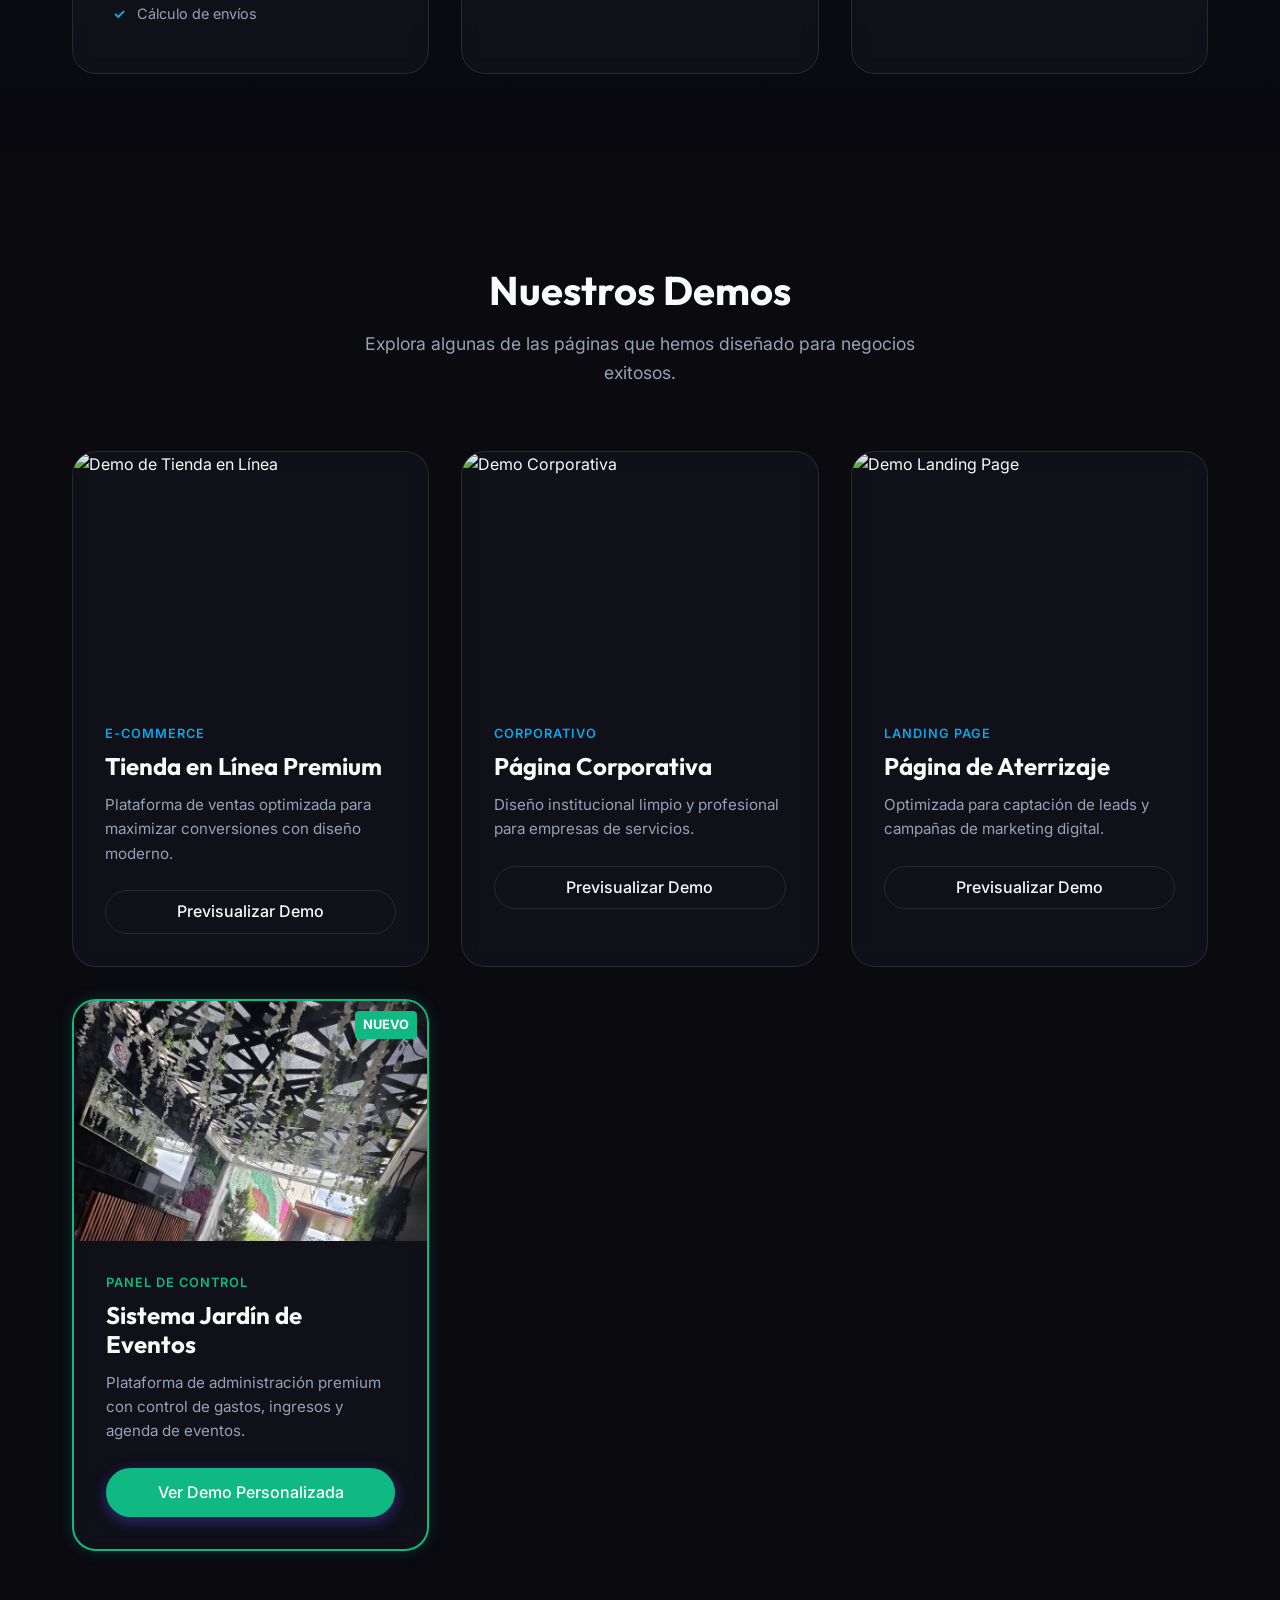
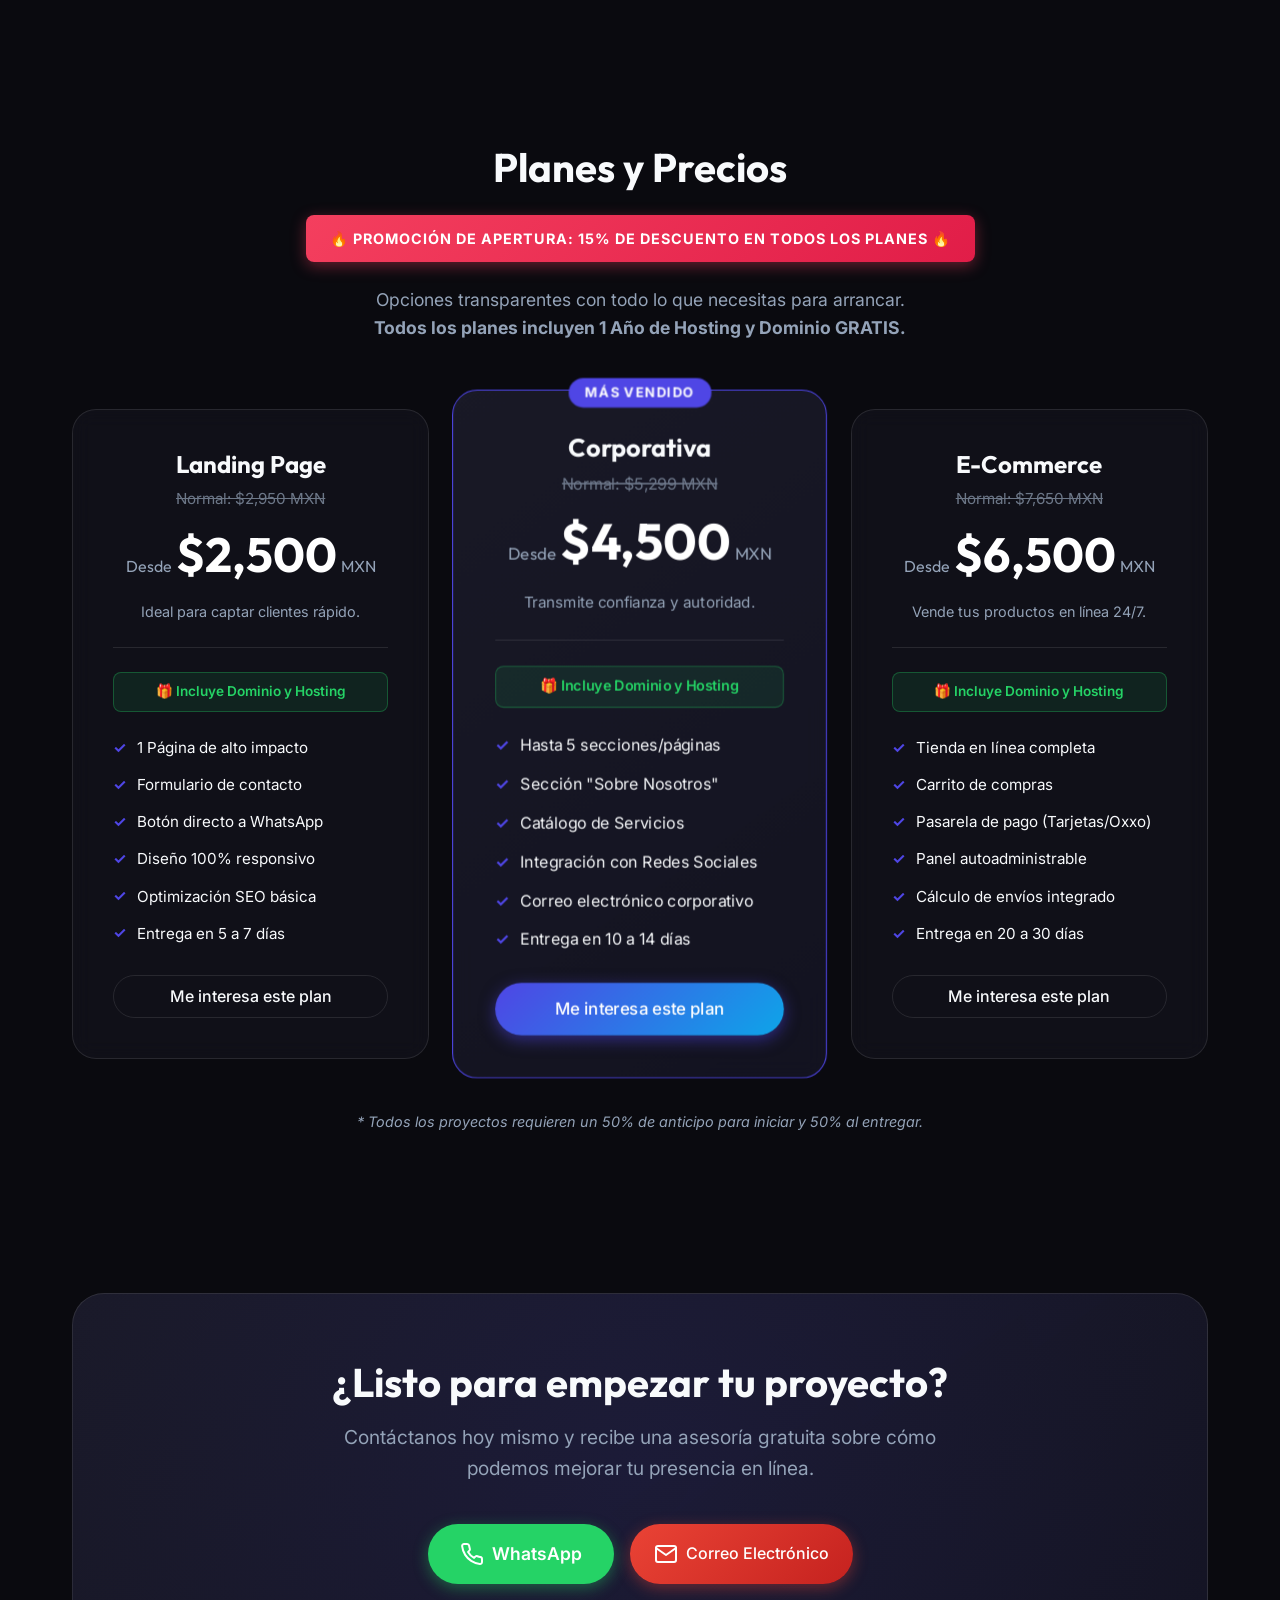
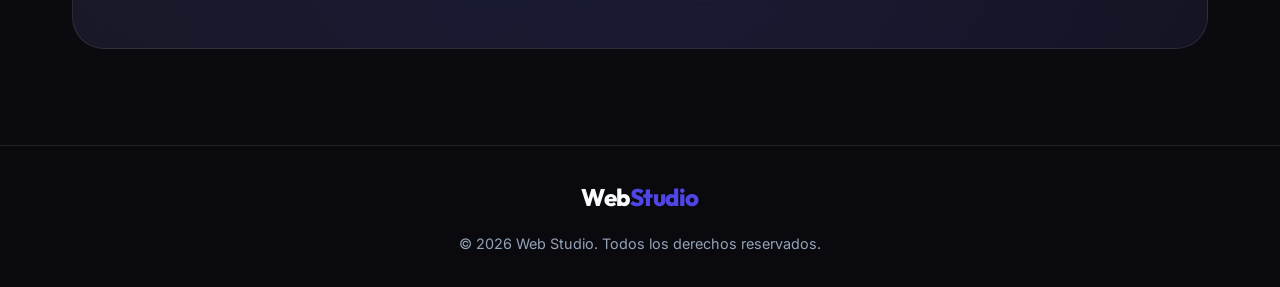
==== commit 205d5330: "update update" ====
--- a/muestraventas/index.html
+++ b/muestraventas/index.html
@@ -1,15 +1,20 @@
 <!DOCTYPE html>
 <html lang="es">
+
 <head>
     <meta charset="UTF-8">
     <meta name="viewport" content="width=device-width, initial-scale=1.0">
     <title>Portafolio de Soluciones Web Profesionales</title>
-    <meta name="description" content="Explora nuestras demos y descubre cómo podemos elevar tu presencia digital al siguiente nivel.">
+    <meta name="description"
+        content="Explora nuestras demos y descubre cómo podemos elevar tu presencia digital al siguiente nivel.">
     <link rel="preconnect" href="https://fonts.googleapis.com">
     <link rel="preconnect" href="https://fonts.gstatic.com" crossorigin>
-    <link href="https://fonts.googleapis.com/css2?family=Outfit:wght@300;400;600;800&family=Inter:wght@300;400;500&display=swap" rel="stylesheet">
+    <link
+        href="https://fonts.googleapis.com/css2?family=Outfit:wght@300;400;600;800&family=Inter:wght@300;400;500&display=swap"
+        rel="stylesheet">
     <link rel="stylesheet" href="style.css">
 </head>
+
 <body>
     <!-- Partículas de fondo animadas (opcional, solo CSS puro) -->
     <div class="bg-gradient"></div>
@@ -31,7 +36,8 @@
             <div class="hero-content">
                 <div class="badge">Agencia Digital</div>
                 <h1 class="hero-title">Elevamos tu <span>Presencia Digital</span> al Siguiente Nivel</h1>
-                <p class="hero-subtitle">Creamos experiencias web modernas, rápidas y enfocadas en conversiones. Explora nuestras soluciones y transforma tu negocio hoy.</p>
+                <p class="hero-subtitle">Creamos experiencias web modernas, rápidas y enfocadas en conversiones. Explora
+                    nuestras soluciones y transforma tu negocio hoy.</p>
                 <div class="hero-buttons">
                     <a href="#demos" class="btn btn-primary">Ver Proyectos</a>
                     <a href="#contacto" class="btn btn-secondary">Agenda una Llamada</a>
@@ -50,7 +56,8 @@
                 <div class="guide-card">
                     <div class="guide-icon">🛒</div>
                     <h3>Tienda en Línea (E-commerce)</h3>
-                    <p class="guide-desc">La opción perfecta si tu objetivo principal es <strong>vender productos por internet</strong> y cobrar directamente en tu página.</p>
+                    <p class="guide-desc">La opción perfecta si tu objetivo principal es <strong>vender productos por
+                            internet</strong> y cobrar directamente en tu página.</p>
                     <ul class="guide-list">
                         <li>Catálogo de productos</li>
                         <li>Carrito de compras</li>
@@ -62,7 +69,8 @@
                 <div class="guide-card">
                     <div class="guide-icon">🏢</div>
                     <h3>Página Corporativa</h3>
-                    <p class="guide-desc">Ideal para <strong>empresas, consultorios o firmas</strong> que ofrecen servicios y necesitan transmitir confianza y profesionalismo.</p>
+                    <p class="guide-desc">Ideal para <strong>empresas, consultorios o firmas</strong> que ofrecen
+                        servicios y necesitan transmitir confianza y profesionalismo.</p>
                     <ul class="guide-list">
                         <li>Historia y valores de la empresa</li>
                         <li>Detalle de servicios ofrecidos</li>
@@ -74,7 +82,8 @@
                 <div class="guide-card">
                     <div class="guide-icon">🚀</div>
                     <h3>Landing Page (Aterrizaje)</h3>
-                    <p class="guide-desc">Diseñada con un solo propósito: <strong>conseguir clientes o contactos rápidos</strong>. Ideal para campañas de publicidad.</p>
+                    <p class="guide-desc">Diseñada con un solo propósito: <strong>conseguir clientes o contactos
+                            rápidos</strong>. Ideal para campañas de publicidad.</p>
                     <ul class="guide-list">
                         <li>Una sola página sin distracciones</li>
                         <li>Botones llamativos y directos</li>
@@ -93,44 +102,68 @@
                 <h2>Nuestros Demos</h2>
                 <p>Explora algunas de las páginas que hemos diseñado para negocios exitosos.</p>
             </div>
-            
+
             <div class="portfolio-grid">
                 <!-- Proyecto 1 -->
                 <article class="portfolio-card">
                     <div class="card-image">
-                        <img src="https://images.unsplash.com/photo-1607082348824-0a96f2a4b9da?ixlib=rb-4.0.3&auto=format&fit=crop&w=800&q=80" alt="Demo de Tienda en Línea">
+                        <img src="https://images.unsplash.com/photo-1607082348824-0a96f2a4b9da?ixlib=rb-4.0.3&auto=format&fit=crop&w=800&q=80"
+                            alt="Demo de Tienda en Línea">
                     </div>
                     <div class="card-content">
                         <span class="category">E-Commerce</span>
                         <h3>Tienda en Línea Premium</h3>
                         <p>Plataforma de ventas optimizada para maximizar conversiones con diseño moderno.</p>
-                        <a href="ecommerce_demo.html" class="btn btn-outline" style="margin-top: 1.5rem; width: 100%;">Previsualizar Demo</a>
+                        <a href="ecommerce_demo.html" class="btn btn-outline"
+                            style="margin-top: 1.5rem; width: 100%;">Previsualizar Demo</a>
                     </div>
                 </article>
 
                 <!-- Proyecto 2 Placeholder -->
                 <article class="portfolio-card">
                     <div class="card-image">
-                        <img src="https://images.unsplash.com/photo-1460925895917-afdab827c52f?ixlib=rb-4.0.3&auto=format&fit=crop&w=800&q=80" alt="Demo Corporativa">
+                        <img src="https://images.unsplash.com/photo-1460925895917-afdab827c52f?ixlib=rb-4.0.3&auto=format&fit=crop&w=800&q=80"
+                            alt="Demo Corporativa">
                     </div>
                     <div class="card-content">
                         <span class="category">Corporativo</span>
                         <h3>Página Corporativa</h3>
                         <p>Diseño institucional limpio y profesional para empresas de servicios.</p>
-                        <a href="corporate_demo.html" class="btn btn-outline" style="margin-top: 1.5rem; width: 100%;">Previsualizar Demo</a>
+                        <a href="corporate_demo.html" class="btn btn-outline"
+                            style="margin-top: 1.5rem; width: 100%;">Previsualizar Demo</a>
                     </div>
                 </article>
 
                 <!-- Proyecto 3 Placeholder -->
                 <article class="portfolio-card">
                     <div class="card-image">
-                        <img src="https://images.unsplash.com/photo-1551288049-bebda4e38f71?ixlib=rb-4.0.3&auto=format&fit=crop&w=800&q=80" alt="Demo Landing Page">
+                        <img src="https://images.unsplash.com/photo-1551288049-bebda4e38f71?ixlib=rb-4.0.3&auto=format&fit=crop&w=800&q=80"
+                            alt="Demo Landing Page">
                     </div>
                     <div class="card-content">
                         <span class="category">Landing Page</span>
                         <h3>Página de Aterrizaje</h3>
                         <p>Optimizada para captación de leads y campañas de marketing digital.</p>
-                        <a href="landing_demo.html" class="btn btn-outline" style="margin-top: 1.5rem; width: 100%;">Previsualizar Demo</a>
+                        <a href="landing_demo.html" class="btn btn-outline"
+                            style="margin-top: 1.5rem; width: 100%;">Previsualizar Demo</a>
+                    </div>
+                </article>
+
+                <!-- Proyecto 4 - Custom Dashboard -->
+                <article class="portfolio-card"
+                    style="border: 2px solid #10B981; box-shadow: 0 0 15px rgba(16,185,129,0.2);">
+                    <div class="card-image" style="position: relative;">
+                        <div
+                            style="position: absolute; top: 10px; right: 10px; background: #10B981; color: white; padding: 4px 8px; border-radius: 4px; font-size: 0.8rem; font-weight: bold; z-index: 2;">
+                            NUEVO</div>
+                        <img src="terraza.jpg" alt="Demo Dashboard Personalizado">
+                    </div>
+                    <div class="card-content">
+                        <span class="category" style="color: #10B981;">Panel de Control</span>
+                        <h3>Sistema Jardín de Eventos</h3>
+                        <p>Plataforma de administración premium con control de gastos, ingresos y agenda de eventos.</p>
+                        <a href="monica_jardin_demo.html" class="btn btn-primary"
+                            style="margin-top: 1.5rem; width: 100%; background: #10B981;">Ver Demo Personalizada</a>
                     </div>
                 </article>
             </div>
@@ -142,9 +175,10 @@
             <div class="section-header">
                 <h2>Planes y Precios</h2>
                 <div class="promo-banner">🔥 PROMOCIÓN DE APERTURA: 15% DE DESCUENTO EN TODOS LOS PLANES 🔥</div>
-                <p>Opciones transparentes con todo lo que necesitas para arrancar. <br><strong>Todos los planes incluyen 1 Año de Hosting y Dominio GRATIS.</strong></p>
-            </div>
-            
+                <p>Opciones transparentes con todo lo que necesitas para arrancar. <br><strong>Todos los planes incluyen
+                        1 Año de Hosting y Dominio GRATIS.</strong></p>
+            </div>
+
             <div class="pricing-grid">
                 <!-- Plan 1 -->
                 <div class="pricing-card">
@@ -163,7 +197,9 @@
                         <li>Optimización SEO básica</li>
                         <li>Entrega en 5 a 7 días</li>
                     </ul>
-                    <a href="https://wa.me/526563070750?text=Hola,%20me%20interesa%20el%20plan%20Landing%20Page%20con%20descuento%20de%20$2,500" target="_blank" class="btn btn-outline" style="width: 100%; margin-top: 1rem;">Me interesa este plan</a>
+                    <a href="https://wa.me/526563070750?text=Hola,%20me%20interesa%20el%20plan%20Landing%20Page%20con%20descuento%20de%20$2,500"
+                        target="_blank" class="btn btn-outline" style="width: 100%; margin-top: 1rem;">Me interesa este
+                        plan</a>
                 </div>
 
                 <!-- Plan 2 -->
@@ -184,7 +220,9 @@
                         <li>Correo electrónico corporativo</li>
                         <li>Entrega en 10 a 14 días</li>
                     </ul>
-                    <a href="https://wa.me/526563070750?text=Hola,%20me%20interesa%20el%20plan%20Corporativo%20con%20descuento%20de%20$4,500" target="_blank" class="btn btn-primary" style="width: 100%; margin-top: 1rem;">Me interesa este plan</a>
+                    <a href="https://wa.me/526563070750?text=Hola,%20me%20interesa%20el%20plan%20Corporativo%20con%20descuento%20de%20$4,500"
+                        target="_blank" class="btn btn-primary" style="width: 100%; margin-top: 1rem;">Me interesa este
+                        plan</a>
                 </div>
 
                 <!-- Plan 3 -->
@@ -204,10 +242,12 @@
                         <li>Cálculo de envíos integrado</li>
                         <li>Entrega en 20 a 30 días</li>
                     </ul>
-                    <a href="https://wa.me/526563070750?text=Hola,%20me%20interesa%20el%20plan%20E-Commerce%20con%20descuento%20de%20$6,500" target="_blank" class="btn btn-outline" style="width: 100%; margin-top: 1rem;">Me interesa este plan</a>
-                </div>
-            </div>
-            
+                    <a href="https://wa.me/526563070750?text=Hola,%20me%20interesa%20el%20plan%20E-Commerce%20con%20descuento%20de%20$6,500"
+                        target="_blank" class="btn btn-outline" style="width: 100%; margin-top: 1rem;">Me interesa este
+                        plan</a>
+                </div>
+            </div>
+
             <div class="pricing-note">
                 <p><em>* Todos los proyectos requieren un 50% de anticipo para iniciar y 50% al entregar.</em></p>
             </div>
@@ -218,16 +258,29 @@
         <div class="container">
             <div class="cta-card">
                 <h2>¿Listo para empezar tu proyecto?</h2>
-                <p>Contáctanos hoy mismo y recibe una asesoría gratuita sobre cómo podemos mejorar tu presencia en línea.</p>
+                <p>Contáctanos hoy mismo y recibe una asesoría gratuita sobre cómo podemos mejorar tu presencia en
+                    línea.</p>
                 <div style="display: flex; gap: 1rem; justify-content: center; flex-wrap: wrap; margin-top: 1.5rem;">
                     <!-- Enlace a WhatsApp con tu número -->
-                    <a href="https://wa.me/526563070750?text=Hola,%20me%20interesa%20crear%20una%20página%20web" target="_blank" class="btn btn-whatsapp">
-                        <svg xmlns="http://www.w3.org/2000/svg" width="24" height="24" viewBox="0 0 24 24" fill="none" stroke="currentColor" stroke-width="2" stroke-linecap="round" stroke-linejoin="round"><path d="M22 16.92v3a2 2 0 0 1-2.18 2 19.79 19.79 0 0 1-8.63-3.07 19.5 19.5 0 0 1-6-6 19.79 19.79 0 0 1-3.07-8.67A2 2 0 0 1 4.11 2h3a2 2 0 0 1 2 1.72 12.84 12.84 0 0 0 .7 2.81 2 2 0 0 1-.45 2.11L8.09 9.91a16 16 0 0 0 6 6l1.27-1.27a2 2 0 0 1 2.11-.45 12.84 12.84 0 0 0 2.81.7A2 2 0 0 1 22 16.92z"></path></svg>
+                    <a href="https://wa.me/526563070750?text=Hola,%20me%20interesa%20crear%20una%20página%20web"
+                        target="_blank" class="btn btn-whatsapp">
+                        <svg xmlns="http://www.w3.org/2000/svg" width="24" height="24" viewBox="0 0 24 24" fill="none"
+                            stroke="currentColor" stroke-width="2" stroke-linecap="round" stroke-linejoin="round">
+                            <path
+                                d="M22 16.92v3a2 2 0 0 1-2.18 2 19.79 19.79 0 0 1-8.63-3.07 19.5 19.5 0 0 1-6-6 19.79 19.79 0 0 1-3.07-8.67A2 2 0 0 1 4.11 2h3a2 2 0 0 1 2 1.72 12.84 12.84 0 0 0 .7 2.81 2 2 0 0 1-.45 2.11L8.09 9.91a16 16 0 0 0 6 6l1.27-1.27a2 2 0 0 1 2.11-.45 12.84 12.84 0 0 0 2.81.7A2 2 0 0 1 22 16.92z">
+                            </path>
+                        </svg>
                         WhatsApp
                     </a>
                     <!-- Enlace de Correo -->
-                    <a href="mailto:gerardo.egb@gmail.com?subject=Interés%20en%20Página%20Web" class="btn btn-primary" style="background: linear-gradient(135deg, #ea4335, #c5221f); box-shadow: 0 4px 15px rgba(234, 67, 53, 0.4);">
-                        <svg xmlns="http://www.w3.org/2000/svg" width="24" height="24" viewBox="0 0 24 24" fill="none" stroke="currentColor" stroke-width="2" stroke-linecap="round" stroke-linejoin="round"><path d="M4 4h16c1.1 0 2 .9 2 2v12c0 1.1-.9 2-2 2H4c-1.1 0-2-.9-2-2V6c0-1.1.9-2 2-2z"></path><polyline points="22,6 12,13 2,6"></polyline></svg>
+                    <a href="mailto:gerardo.egb@gmail.com?subject=Interés%20en%20Página%20Web" class="btn btn-primary"
+                        style="background: linear-gradient(135deg, #ea4335, #c5221f); box-shadow: 0 4px 15px rgba(234, 67, 53, 0.4);">
+                        <svg xmlns="http://www.w3.org/2000/svg" width="24" height="24" viewBox="0 0 24 24" fill="none"
+                            stroke="currentColor" stroke-width="2" stroke-linecap="round" stroke-linejoin="round">
+                            <path d="M4 4h16c1.1 0 2 .9 2 2v12c0 1.1-.9 2-2 2H4c-1.1 0-2-.9-2-2V6c0-1.1.9-2 2-2z">
+                            </path>
+                            <polyline points="22,6 12,13 2,6"></polyline>
+                        </svg>
                         Correo Electrónico
                     </a>
                 </div>
@@ -244,4 +297,5 @@
         </div>
     </footer>
 </body>
-</html>
+
+</html>
